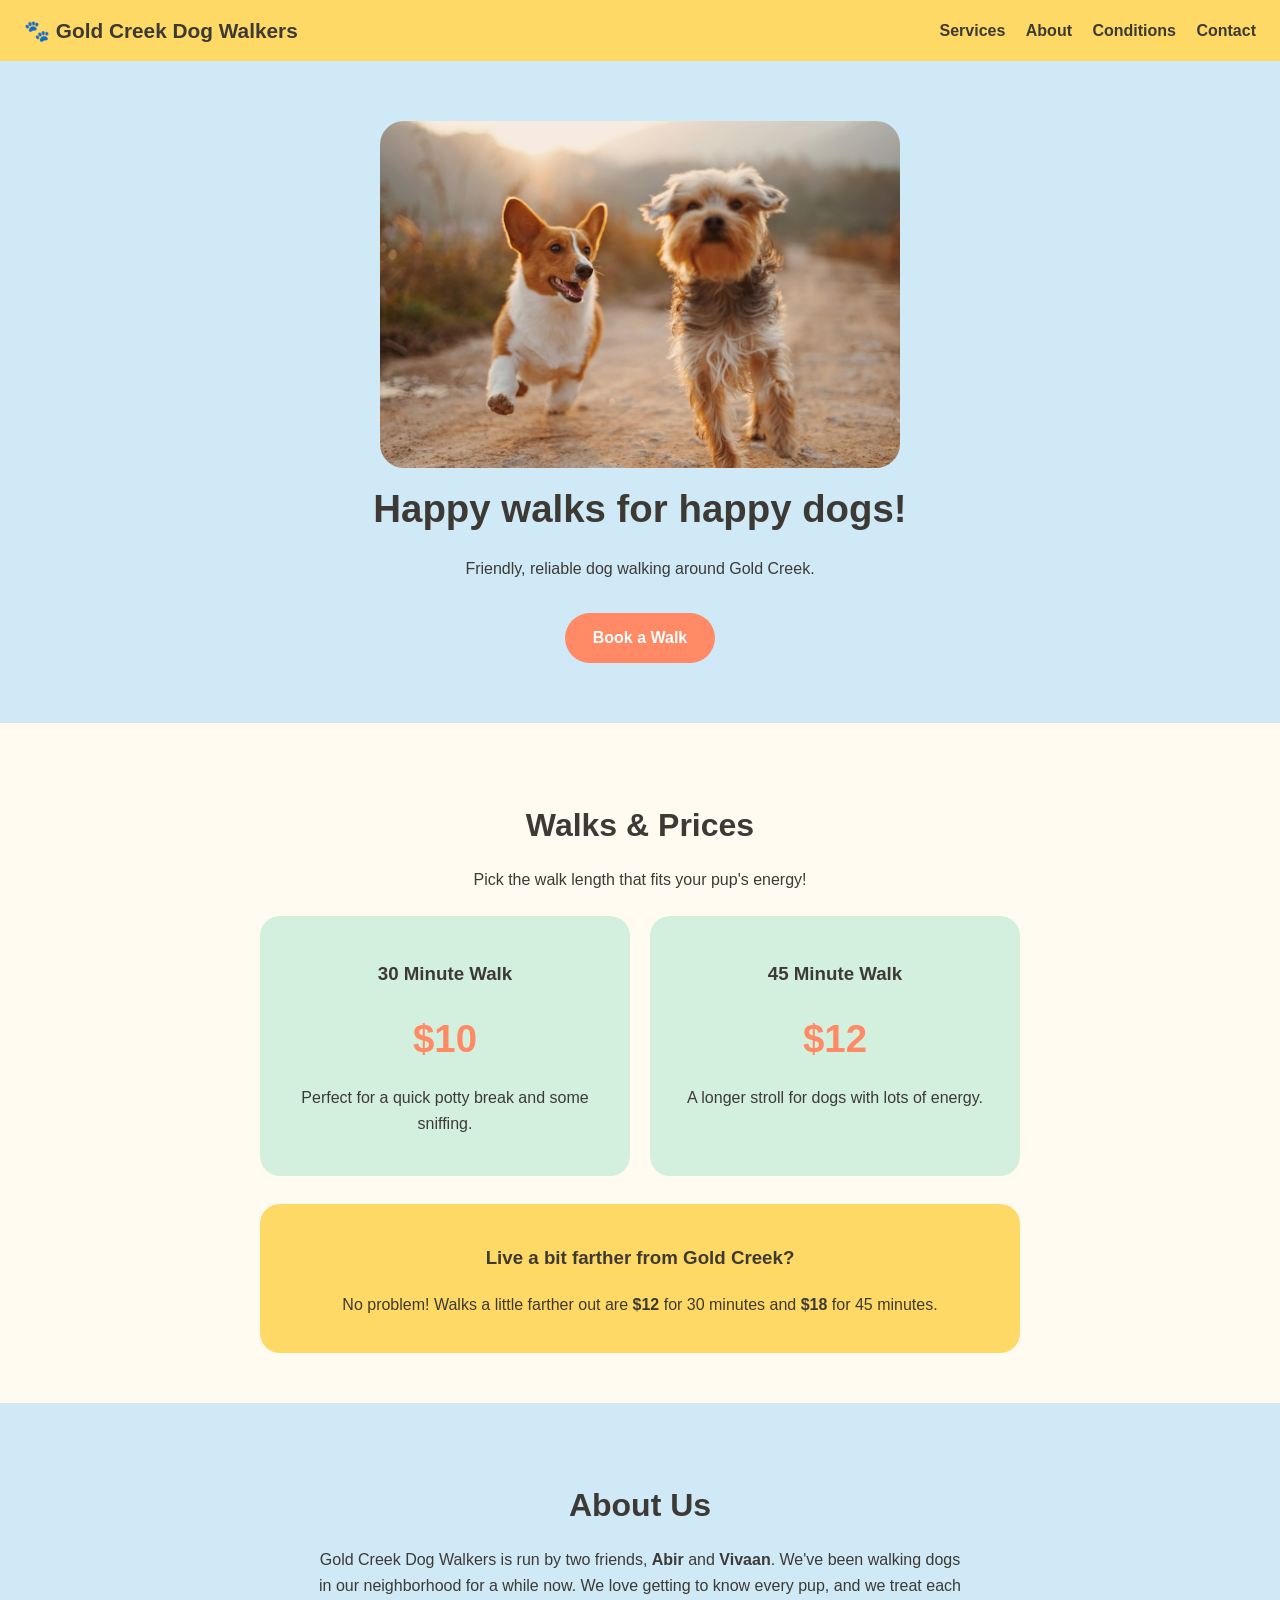
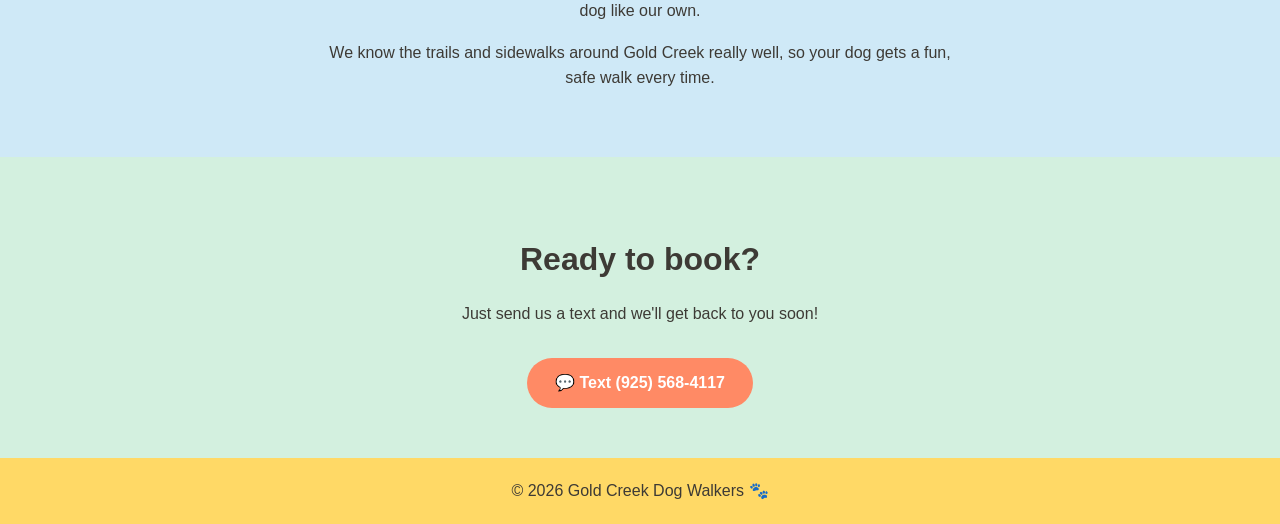
==== index.html @ a4e4c2b0 "Add files via upload" ====
<!DOCTYPE html>
<!-- The line above tells the browser "this is a modern HTML5 page". -->
<html lang="en">
<head>
  <!-- <head> holds info ABOUT the page. Nothing in here shows up on the page itself. -->
  <meta charset="UTF-8">
  <!-- This makes the site scale properly on phones. -->
  <meta name="viewport" content="width=device-width, initial-scale=1.0">
  <meta name="description" content="Gold Creek Dog Walkers: friendly 30 and 45 minute dog walks around Gold Creek. Text us to book!">
  <!-- The title is the text shown in the browser tab. -->
  <title>Gold Creek Dog Walkers</title>
  <!-- This connects our CSS file (the styling) to this HTML file (the content). -->
  <link rel="stylesheet" href="style.css">
</head>

<body>
  <!-- <body> holds everything you actually see on the page. -->

  <!-- HEADER: the top bar with the business name and navigation links. -->
  <header class="site-header">
    <a href="#top" class="logo">🐾 Gold Creek Dog Walkers</a>
    <!-- <nav> is for navigation links. Each href="#something" jumps to the section with that id. -->
    <nav>
      <a href="#services">Services</a>
      <a href="#about">About</a>
      <!-- This link goes to a different page, so it uses a file name instead of a #. -->
      <a href="conditions.html">Conditions</a>
      <a href="#contact">Contact</a>
    </nav>
  </header>

  <main id="top">
    <!-- HERO: the big welcome section at the top. -->
    <section class="hero">
      <!-- <img> shows a picture. src = where the file is, alt = a text description
           (used by screen readers and shown if the image can't load). -->
      <img src="images/dogs-running.jpg" alt="A corgi and a small terrier running happily down a trail" class="photo">
      <h1>Happy walks for happy dogs!</h1>
      <p>Friendly, reliable dog walking around Gold Creek.</p>
      <!-- A link styled like a button. -->
      <a href="#contact" class="button">Book a Walk</a>
    </section>

    <!-- SERVICES: our two walk lengths and prices. -->
    <section id="services" class="section">
      <h2>Walks &amp; Prices</h2>
      <p class="section-intro">Pick the walk length that fits your pup's energy!</p>

      <!-- Each .card is a little box. CSS will line them up side by side. -->
      <div class="cards">
        <div class="card">
          <h3>30 Minute Walk</h3>
          <p class="price">$10</p>
          <p>Perfect for a quick potty break and some sniffing.</p>
        </div>
        <div class="card">
          <h3>45 Minute Walk</h3>
          <p class="price">$12</p>
          <p>A longer stroll for dogs with lots of energy.</p>
        </div>
      </div>

      <!-- Prices for people who live farther away. -->
      <div class="far-note">
        <h3>Live a bit farther from Gold Creek?</h3>
        <p>No problem! Walks a little farther out are
          <strong>$12</strong> for 30 minutes and
          <strong>$18</strong> for 45 minutes.</p>
      </div>
    </section>

    <!-- ABOUT: a short bio. Edit the text to make it yours! -->
    <section id="about" class="section about">
      <h2>About Us</h2>
      <p>Gold Creek Dog Walkers is run by two friends, <strong>Abir</strong>
        and <strong>Vivaan</strong>. We've been walking dogs in our
        neighborhood for a while now. We love getting to know every pup,
        and we treat each dog like our own.</p>
      <p>We know the trails and sidewalks around Gold Creek really well, so
        your dog gets a fun, safe walk every time.</p>
    </section>

    <!-- CONTACT: how to reach us. -->
    <section id="contact" class="section contact">
      <h2>Ready to book?</h2>
      <p>Just send us a text and we'll get back to you soon!</p>
      <!-- href="sms:..." opens the text-message app on a phone.
           Replace the number in BOTH places with your real number. -->
      <a href="sms:+19255684117" class="button">💬 Text (925) 568-4117</a>
    </section>
  </main>

  <!-- FOOTER: the bottom of the page. -->
  <footer class="site-footer">
    <p>&copy; 2026 Gold Creek Dog Walkers 🐾</p>
  </footer>

</body>
</html>
---- style.css ----
/* CSS controls how the HTML looks. Each block is: selector { property: value; }
   The selector says WHAT to style, and the lines inside say HOW. */

/* COLORS: we store them as variables up here so you can change a color in one place.
   Use them later with var(--name). */
:root {
  --cream: #fffbf0;
  --gold: #ffd966;
  --sky: #cfe9f7;
  --mint: #d3f0df;
  --coral: #ff8a65;
  --text: #3d3a35;
}

/* "*" means everything. box-sizing makes sizes easier to predict. */
* {
  box-sizing: border-box;
}

body {
  margin: 0;                       /* remove the browser's default outer space */
  font-family: "Trebuchet MS", "Segoe UI", sans-serif;
  background: var(--cream);
  color: var(--text);
  line-height: 1.6;                /* space between lines of text */
}

/* HEADER: flex puts the logo and nav links in a row, spread apart. */
.site-header {
  display: flex;
  justify-content: space-between;
  align-items: center;
  flex-wrap: wrap;                 /* on small screens, let things wrap */
  gap: 10px;
  padding: 14px 24px;
  background: var(--gold);
}

.logo {
  font-size: 1.3rem;
  font-weight: bold;
  color: var(--text);
  text-decoration: none;           /* removes the default underline on links */
}

.site-header nav a {
  margin-left: 16px;
  color: var(--text);
  text-decoration: none;
  font-weight: bold;
}

.site-header nav a:hover {         /* :hover = when the mouse is over it */
  text-decoration: underline;
}

/* HERO: big welcome banner. */
.hero {
  text-align: center;
  padding: 60px 20px;
  background: var(--sky);
}

.dog-emoji {
  font-size: 4rem;
}

.hero h1 {
  font-size: 2.4rem;
  margin: 10px 0;
}

/* PHOTOS: width 100% means "fill the space", but max-width stops it getting huge.
   border-radius rounds the corners to match the playful cards. */
.photo {
  display: block;
  width: 100%;
  max-width: 520px;
  height: auto;
  margin: 0 auto 10px;
  border-radius: 24px;
}

/* The flower photo is tall, so we crop it to a wider shape.
   object-fit: cover crops instead of squishing; object-position picks which part stays. */
.photo-tall {
  aspect-ratio: 4 / 3;
  object-fit: cover;
  object-position: center 80%;
  margin-top: 20px;
}

/* BUTTONS: used on both the "Book a Walk" and "Text" links. */
.button {
  display: inline-block;
  margin-top: 16px;
  padding: 12px 28px;
  background: var(--coral);
  color: white;
  font-weight: bold;
  text-decoration: none;
  border-radius: 999px;            /* a huge radius makes fully rounded ends */
}

.button:hover {
  background: #ff7043;             /* slightly darker on hover */
}

/* SECTIONS: shared style for each content area. */
.section {
  max-width: 800px;                /* keep text from stretching too wide */
  margin: 0 auto;                  /* auto left/right margins center the box */
  padding: 50px 20px;
  text-align: center;
}

.section h2 {
  font-size: 2rem;
  margin-bottom: 6px;
}

/* CARDS: grid puts them in columns. */
.cards {
  display: grid;
  grid-template-columns: repeat(auto-fit, minmax(240px, 1fr));
  /* ^ as many columns as fit, each at least 240px wide. On phones they stack. */
  gap: 20px;
  margin-top: 24px;
}

.card {
  background: var(--mint);
  padding: 24px;
  border-radius: 20px;
}

.price {
  font-size: 2.4rem;
  font-weight: bold;
  color: var(--coral);
  margin: 6px 0;
}

/* The "farther away" note. */
.far-note {
  margin-top: 28px;
  padding: 20px;
  background: var(--gold);
  border-radius: 20px;
}

/* ABOUT and CONTACT get colored backgrounds that stretch the full width. */
.about,
.contact {
  max-width: none;                 /* let the colored band go edge to edge... */
  padding-left: 20px;
  padding-right: 20px;
}

.about {
  background: var(--sky);
}

.about p {
  max-width: 650px;                /* ...but keep the text itself narrow */
  margin-left: auto;
  margin-right: auto;
}

.contact {
  background: var(--mint);
}

/* FOOTER */
.site-footer {
  text-align: center;
  padding: 20px;
  background: var(--gold);
}

.site-footer p {
  margin: 0;
}

/* Smooth scrolling when you click the nav links. */
html {
  scroll-behavior: smooth;
}
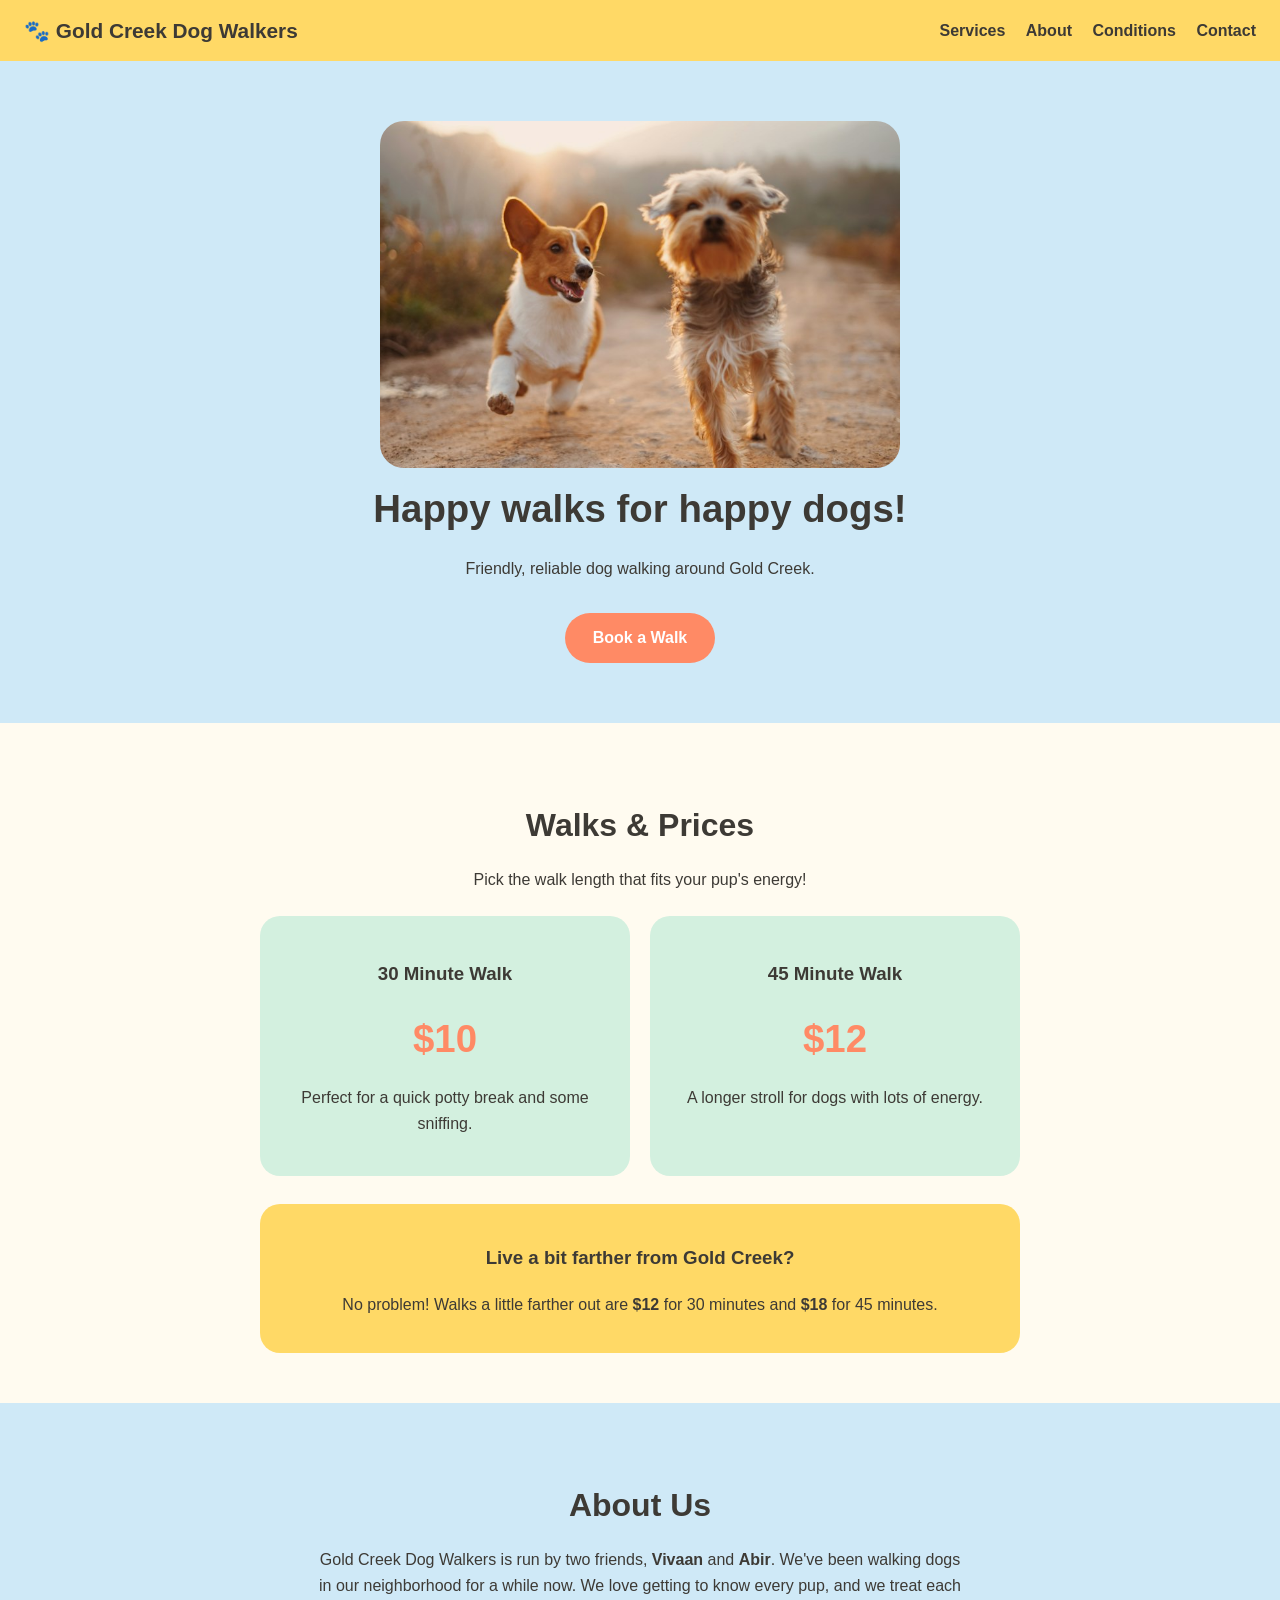
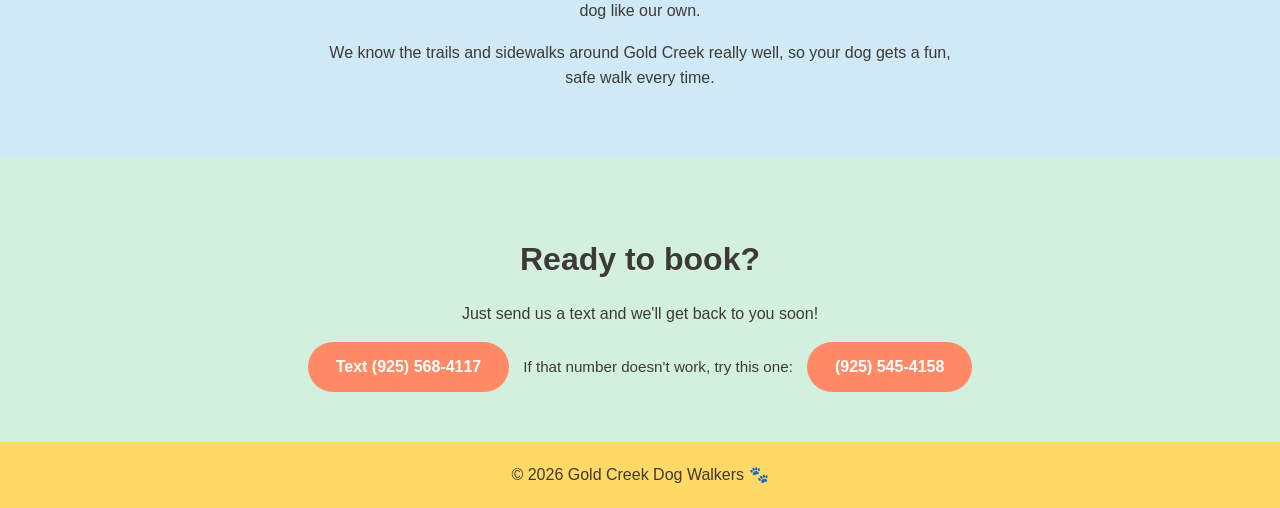
==== commit 6b35cb00: "Add files via upload" ====
--- a/index.html
+++ b/index.html
@@ -72,8 +72,8 @@
     <!-- ABOUT: a short bio. Edit the text to make it yours! -->
     <section id="about" class="section about">
       <h2>About Us</h2>
-      <p>Gold Creek Dog Walkers is run by two friends, <strong>Abir</strong>
-        and <strong>Vivaan</strong>. We've been walking dogs in our
+      <p>Gold Creek Dog Walkers is run by two friends, <strong>Vivaan</strong>
+        and <strong>Abir</strong>. We've been walking dogs in our
         neighborhood for a while now. We love getting to know every pup,
         and we treat each dog like our own.</p>
       <p>We know the trails and sidewalks around Gold Creek really well, so
@@ -84,9 +84,13 @@
     <section id="contact" class="section contact">
       <h2>Ready to book?</h2>
       <p>Just send us a text and we'll get back to you soon!</p>
-      <!-- href="sms:..." opens the text-message app on a phone.
-           Replace the number in BOTH places with your real number. -->
-      <a href="sms:+19255684117" class="button">💬 Text (925) 568-4117</a>
+      <!-- The numbers are plain text (not links), so tapping them does nothing.
+           .phone-row puts the main number and the backup number side by side. -->
+      <div class="phone-row">
+        <p class="phone">Text (925) 568-4117</p>
+        <p class="phone-alt">If that number doesn't work, try this one:</p>
+        <p class="phone">(925) 545-4158</p>
+      </div>
     </section>
   </main>
 
--- a/style.css
+++ b/style.css
@@ -106,6 +106,31 @@
   background: #ff7043;             /* slightly darker on hover */
 }
 
+/* PHONE NUMBERS: plain text in a pill shape (not clickable).
+   flex puts the two numbers side by side; flex-wrap stacks them on small screens. */
+.phone-row {
+  display: flex;
+  flex-wrap: wrap;
+  justify-content: center;
+  align-items: center;
+  gap: 14px;
+  margin-top: 16px;
+}
+
+.phone {
+  margin: 0;
+  padding: 12px 28px;
+  background: var(--coral);
+  color: white;
+  font-weight: bold;
+  border-radius: 999px;
+}
+
+.phone-alt {
+  margin: 0;
+  font-size: 0.95rem;
+}
+
 /* SECTIONS: shared style for each content area. */
 .section {
   max-width: 800px;                /* keep text from stretching too wide */
